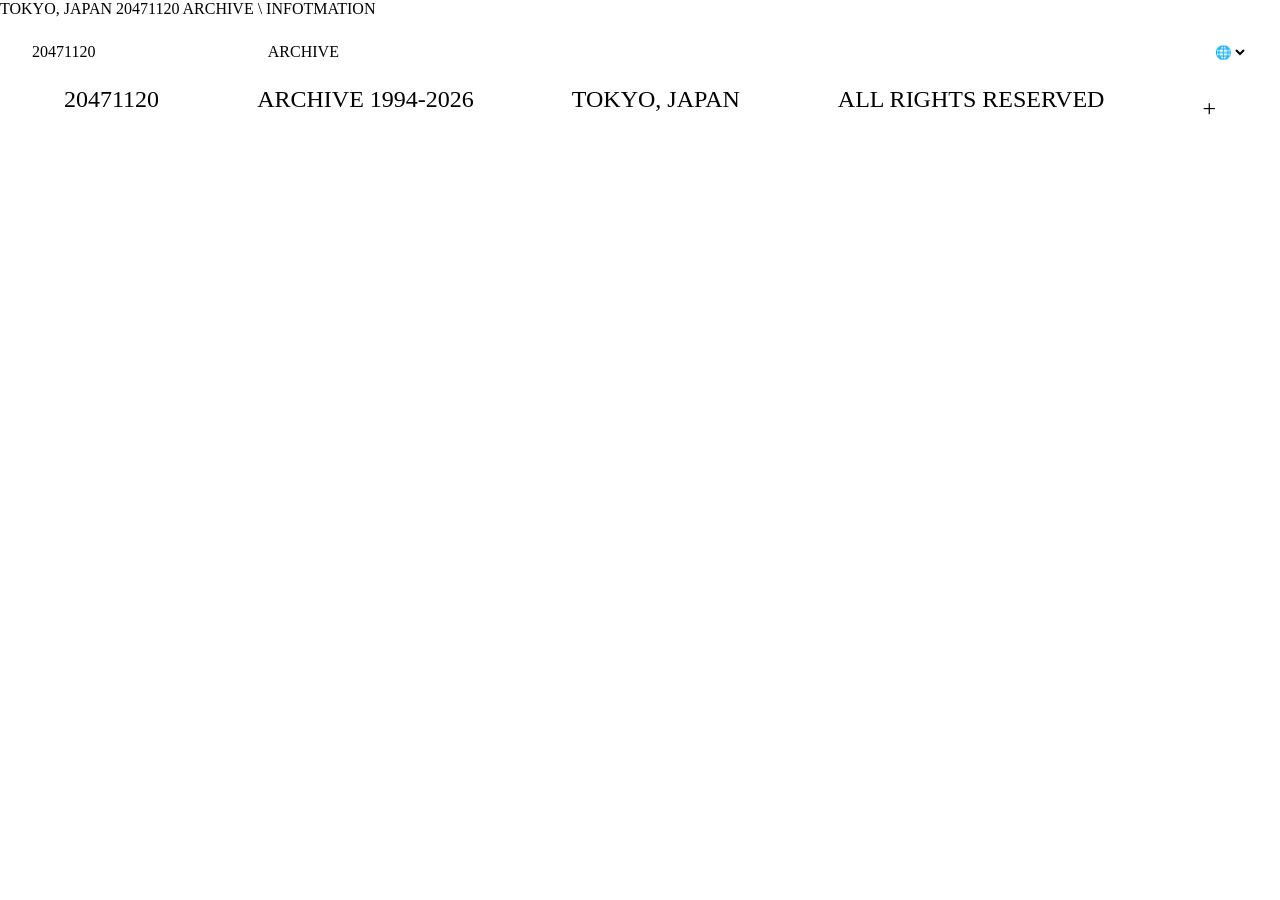
==== contact.html @ d35b411f "almost end" ====
<!doctype html>
<html lang="en">
  <head>
    <meta charset="UTF-8" />
    <meta name="viewport" content="width=device-width, initial-scale=1.0" />
    <title>About</title>
    <link rel="stylesheet" href="/css/contact.css" />
  </head>
  <body>
    <aside>
      <span class="side">TOKYO, JAPAN</span>
      <span class="side">20471120 ARCHIVE \ INFOTMATION</span>
    </aside>
    <header>
      <span class="logo">20471120</span>
      <span class="archive">ARCHIVE</span>
      <select class="lang">
        <option selected>🌐</option>
        <option>En</option>
        <option>Fr</option>
      </select>
    </header>
    <main>

    </main>
    <footer>
      <span class="foot">20471120</span>
      <span class="foot">ARCHIVE 1994-2026</span>
      <span class="foot">TOKYO, JAPAN</span>
      <span class="foot">ALL RIGHTS RESERVED</span>
      <button class="foot" id="plus"></button>
    </footer>
    <div id="hide">
      <h3>ABOUT</h3>
      <h3>TRANSMISSION</h3>
    </div>
  </body>
  <script src="js/footer.js"></script>
</html>
---- css/contact.css ----
*{
    margin: 0;
    padding: 0;
}

header{
    display: flex;
    align-items: center;
    padding: 1rem 2rem;
}

    .logo{
        flex: 1;
        font-family: Handjet;
    }

.archive{
    flex: 4;
    font-family: Handjet;
}

.lang{
    background-color: white;
    border:none;
    height:4vh;
    margin-left: auto;
}   

footer{
    margin-right:5%;
    margin-left:5%;
    display: flex;
    justify-content: space-between;
    height:5vh;
}

#plus{
    cursor: pointer;
}

#plus::before {
    content: "+";
}

#plus.open::before {
    content: "-";
}

.foot{
    background-color: white;
    border: none;
     height:5vh;
    font-family:Handjet;
    font-size: 1.5rem;
}

#hide{
    display: flex;
    justify-content: center;
    gap:40%;
    height:5vh;
}

#hide h3{
    height:5vh;
    font-family: Imbue;
}
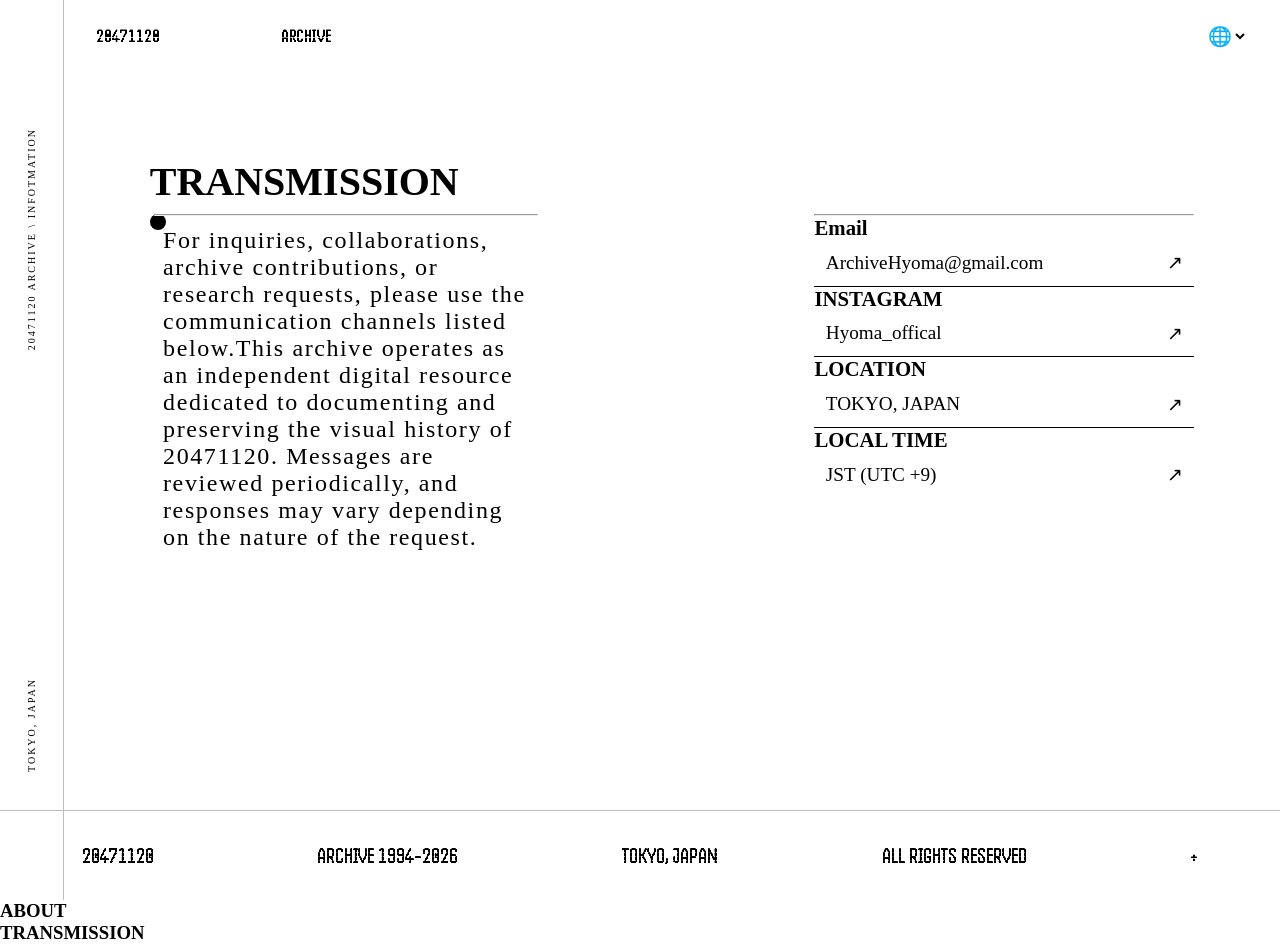
==== commit 549791b9: "final" ====
--- a/contact.html
+++ b/contact.html
@@ -4,12 +4,16 @@
     <meta charset="UTF-8" />
     <meta name="viewport" content="width=device-width, initial-scale=1.0" />
     <title>About</title>
+    <link rel="preconnect" href="https://fonts.googleapis.com">
+<link rel="preconnect" href="https://fonts.gstatic.com" crossorigin>
+<link href="https://fonts.googleapis.com/css2?family=Handjet:wght,ELSH@100..900,2&display=swap" rel="stylesheet">
     <link rel="stylesheet" href="/css/contact.css" />
+    <link rel="icon" type="image/x-icon" href="/images/logo.avif">
   </head>
   <body>
     <aside>
+      <span class="side">20471120 ARCHIVE \ INFOTMATION</span>
       <span class="side">TOKYO, JAPAN</span>
-      <span class="side">20471120 ARCHIVE \ INFOTMATION</span>
     </aside>
     <header>
       <span class="logo">20471120</span>
@@ -21,19 +25,53 @@
       </select>
     </header>
     <main>
-
+      <div id="subcont">
+        <h2>TRANSMISSION</h2>
+        <div id="container">
+        <div id="first">
+        <div class="circle"></div>
+        <hr class="firstHr">
+        <p>For inquiries, collaborations, archive contributions, or research requests, please use the communication channels listed below.This archive operates as an independent digital resource dedicated to documenting and preserving the visual history of 20471120. Messages are reviewed periodically, and responses may vary depending on the nature of the request.</p>
+      </div>
+      <div id="second">
+        <hr>
+        <h3>Email</h3>
+        <div class="info">
+        <span>ArchiveHyoma@gmail.com</span>
+        <span><a href="mailto:archivehyoma@gmail.com">↗</a></span>
+        </div>
+        <div class="line"></div>
+        <h3>INSTAGRAM</h3>
+        <div class="info">
+        <span>Hyoma_offical</span>
+        <span><a href="https://www.instagram.com/hyoma_offical/">↗</a></span>
+        </div>
+        <div class="line"></div>
+        <h3>LOCATION</h3>
+        <div class="info">
+        <span>TOKYO, JAPAN</span>
+        <span class="url"><a href="">↗</a></span>
+        </div>
+        <div class="line"></div>
+        <h3>LOCAL TIME</h3>
+        <div class="info">
+        <span>JST (UTC +9)</span>
+        <span class="url"><a href="">↗</a></span>
+        </div>
+      </div>
+        </div>
+      </div>
     </main>
     <footer>
       <span class="foot">20471120</span>
       <span class="foot">ARCHIVE 1994-2026</span>
       <span class="foot">TOKYO, JAPAN</span>
       <span class="foot">ALL RIGHTS RESERVED</span>
-      <button class="foot" id="plus"></button>
+      <button class="foot"><a href="index.html">+</a></button>
     </footer>
     <div id="hide">
       <h3>ABOUT</h3>
       <h3>TRANSMISSION</h3>
     </div>
   </body>
-  <script src="js/footer.js"></script>
 </html>
--- a/css/contact.css
+++ b/css/contact.css
@@ -1,67 +1,167 @@
 *{
-    margin: 0;
-    padding: 0;
+    margin:0;
+    padding:0;
+    box-sizing:border-box;
+}
+
+body{
+    width:100%;
+    height:100vh;
+    overflow:hidden;
+    background:#fff;
+}
+
+aside{
+    position:fixed;
+    width:5%;
+    height:100vh;
+    border-right:1px solid #bdbdbd;
+    display:flex;
+    flex-direction:column;
+    justify-content:space-between;
+    align-items:center;
+    padding:8rem 0;
+}
+
+.side{
+    writing-mode:vertical-rl;
+    transform:rotate(180deg);
+    font-size:10px;
+    letter-spacing:2px;
 }
 
 header{
-    display: flex;
-    align-items: center;
-    padding: 1rem 2rem;
+    margin-left:5%;
+    height:8vh;
+    display:flex;
+    align-items:center;
+    padding:0 2rem;
 }
 
-    .logo{
-        flex: 1;
-        font-family: Handjet;
-    }
+.logo{
+    flex:1;
+    font-family:Handjet;
+    font-size:1.2rem;
+}
 
 .archive{
-    flex: 4;
-    font-family: Handjet;
+    flex:5;
+    font-family:Handjet;
+    font-size:1.2rem;
 }
 
 .lang{
-    background-color: white;
     border:none;
-    height:4vh;
-    margin-left: auto;
-}   
+    background:white;
+    cursor:pointer;
+    font-size:1.2rem;
+}
+
+main{
+    margin-left:5%;
+    min-height:82vh;
+    padding:4rem;
+}
+
+#subcont{
+    width:100%;
+    padding:2%;
+}
+
+#subcont h2{
+    margin-bottom: 1vh;
+    font-size: 2.5rem;
+}
+
+.firstHr{
+    position: absolute;
+    right: 58%;
+    width:30%;
+}
+
+#container{
+    display: flex;
+    width:100%;
+}
+
+#first{
+    display: flex;
+    flex-direction: column;
+    width:70%;
+}
+
+.circle{
+    position: absolute;
+    bottom:74.5%;
+    width: 1rem;
+    height: 1rem;
+    background-color: black;
+    border-radius: 100%;
+}
+
+#first p{
+    padding: 2%;
+    font-size: 1.5rem;
+    max-width:60%;
+    letter-spacing:0.1rem;
+}
+
+#second{
+    width:40%;
+}
+
+.info{
+    display:flex;
+    justify-content:space-between;
+    align-items:center;
+    margin-bottom:0 .5rem;
+    padding: 3%;
+}
+
+.line{
+    width:100%;
+    height:1px;
+    background:#000;
+}
+
+
+.title{
+    font-size:4rem;
+    font-weight:300;
+    letter-spacing:4px;
+    margin-bottom:2rem;
+}
 
 footer{
-    margin-right:5%;
-    margin-left:5%;
-    display: flex;
-    justify-content: space-between;
-    height:5vh;
+    height:10vh;
+    border-top:1px solid #bdbdbd;
+    display:flex;
+    align-items:center;
+    justify-content:space-around;
+}
+#second h3{
+    font-size: 1.3rem;
+}
+#second span,a{
+    text-decoration: none;
+    color:black;
+    font-size: 1.2rem;
+}
+
+.foot{
+    border:none;
+    background:white;
+
+    font-family:Handjet;
+    font-size:1.4rem;
 }
 
 #plus{
-    cursor: pointer;
+    cursor:pointer;
+    font-size:2rem;
 }
 
-#plus::before {
-    content: "+";
-}
-
-#plus.open::before {
-    content: "-";
-}
-
-.foot{
-    background-color: white;
-    border: none;
-     height:5vh;
-    font-family:Handjet;
-    font-size: 1.5rem;
-}
-
-#hide{
-    display: flex;
-    justify-content: center;
-    gap:40%;
-    height:5vh;
-}
-
-#hide h3{
-    height:5vh;
-    font-family: Imbue;
+footer a{
+    text-decoration: none;
+    color: black;
 }
